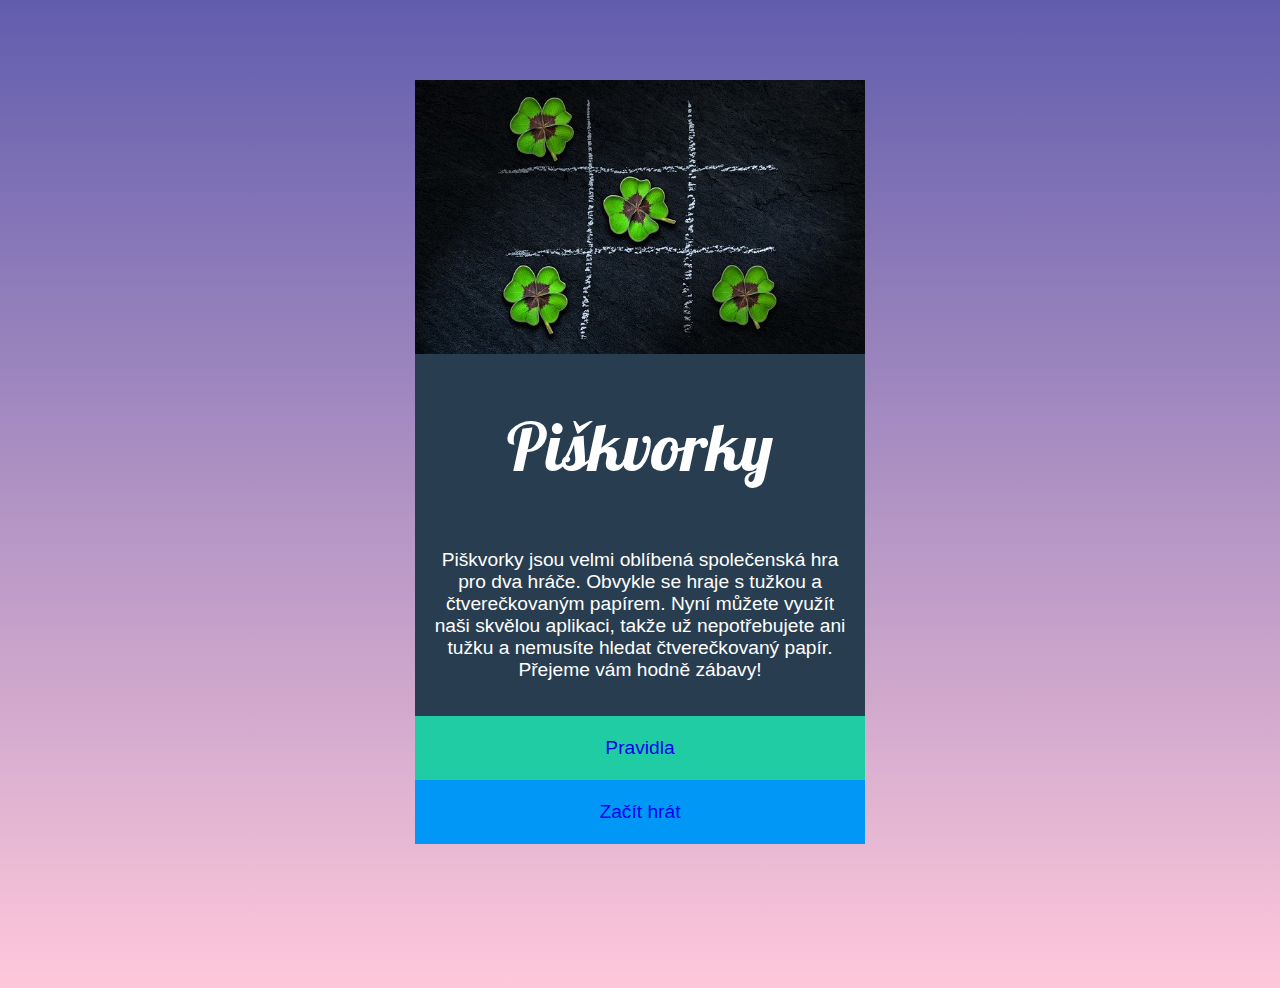
==== index.html @ 6156b584 "Jakž takž funkční" ====
<!DOCTYPE html>
<html lang="en">
  <head>
    <meta charset="UTF-8" />
    <meta http-equiv="X-UA-Compatible" content="IE=edge" />
    <meta name="viewport" content="width=device-width, initial-scale=1.0" />
    <link rel="stylesheet" href="styly.css" />
    <link rel="preconnect" href="https://fonts.gstatic.com" />
    <link
      href="https://fonts.googleapis.com/css2?family=Lobster&display=swap"
      rel="stylesheet"
    />
    <link rel="preconnect" href="https://fonts.gstatic.com" />
    <link
      href="https://fonts.googleapis.com/css2?family=Roboto&display=swap"
      rel="stylesheet"
    />
  </head>
  <body>
    <main>
      <img class="obrazek" src="uvodni.jpg" alt="obrazek-piskvorek" />

      <h1>Piškvorky</h1>
      <p>
        Piškvorky jsou velmi oblíbená společenská hra pro dva hráče. Obvykle se
        hraje s tužkou a čtverečkovaným papírem. Nyní můžete využít naši skvělou
        aplikaci, takže už nepotřebujete ani tužku a nemusíte hledat
        čtverečkovaný papír. Přejeme vám hodně zábavy!
      </p>
      <a class="tlacitko1" href="index.html">Pravidla</a>
      <a class="tlacitko2" href="index.html">Začít hrát</a>
    </main>
  </body>
</html>
---- styly.css ----
body {
  background-image: linear-gradient(#615dad, #ffc8da);
  background-size: cover;
  background-repeat: no-repeat;
  height: 100vh;
}

main {
  color: #ffffff;
  text-align: center;
  background-color: #283e50;
  width: 450px;
  margin: 80px auto;
  font-size: 1.2rem;
  font-family: 'Arial', sans-serif;
}

.obrazek {
  width: 100%;
}
h1 {
  font-family: 'Lobster', cursive;
  font-weight: 400;
  font-size: 3.5em;
}

p {
  padding: 1rem;
}

a {
  text-decoration: none;
  font-size: 1.2rem;
}

.tlacitko1,
.tlacitko2 {
  height: 4rem;
  width: 100%;
  display: flex;
  justify-content: center;
  align-items: center;
}

a {
  display: block;
  margin-left: auto;
  margin-right: auto;
  text-align: center;
}

.tlacitko1 {
  background-color: #1fcca4;
}

.tlacitko1:hover {
  background-color: #1cbb96;
}

.tlacitko2 {
  background-color: #0197f6;
}

.tlacitko2:hover {
  background-color: #0090e9;
}

/* Gradient v pozadí jde z fialové  #615dad do růžové  #ffc8da. */
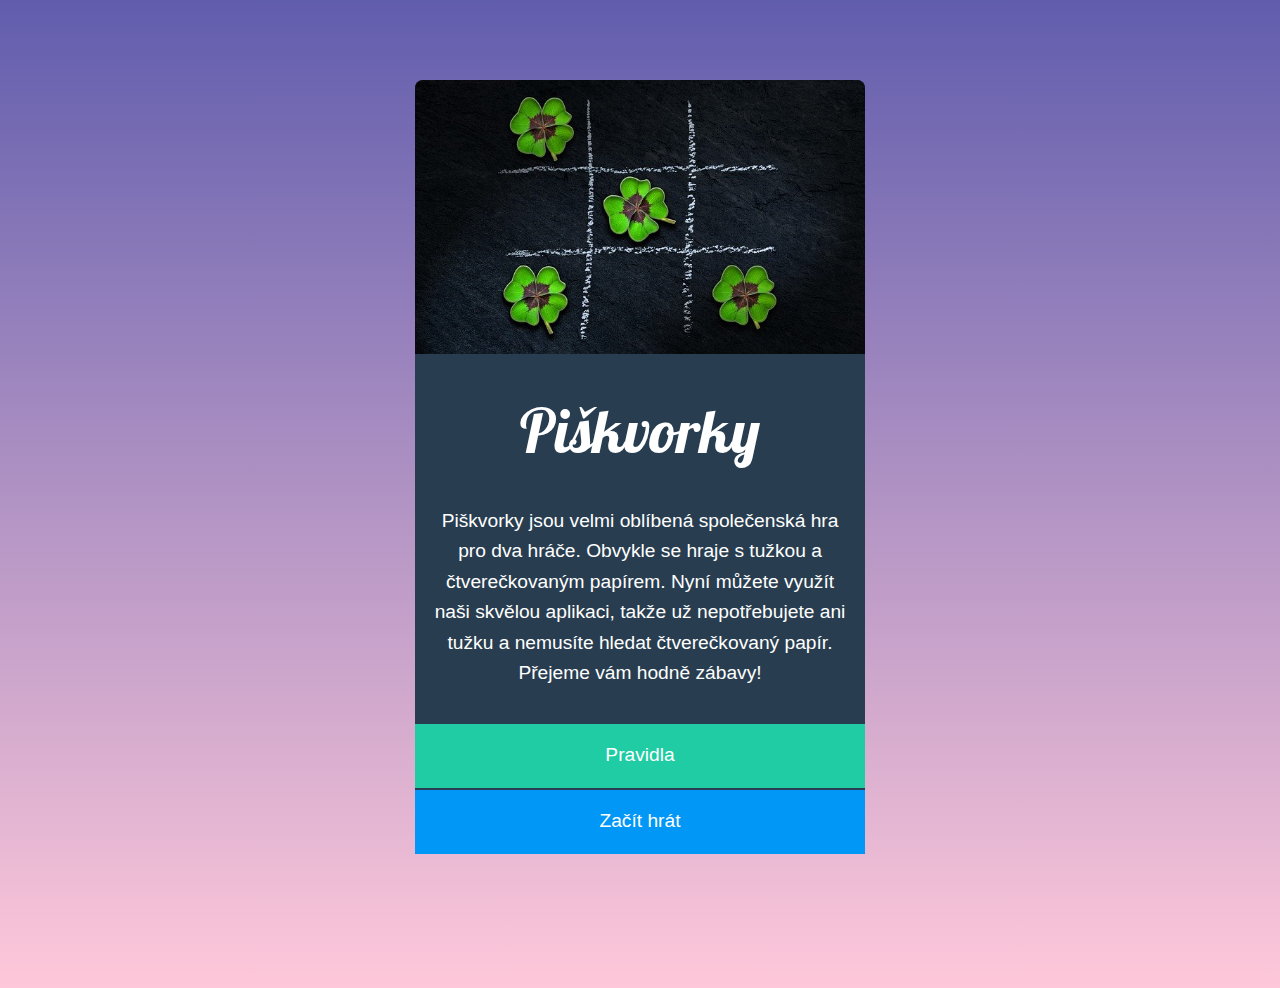
==== commit 231cb42f: "Zapracované připomínky z code review" ====
--- a/index.html
+++ b/index.html
@@ -4,6 +4,7 @@
     <meta charset="UTF-8" />
     <meta http-equiv="X-UA-Compatible" content="IE=edge" />
     <meta name="viewport" content="width=device-width, initial-scale=1.0" />
+    <title>Piškvorky</title>
     <link rel="stylesheet" href="styly.css" />
     <link rel="preconnect" href="https://fonts.gstatic.com" />
     <link
--- a/styly.css
+++ b/styly.css
@@ -12,16 +12,24 @@
   width: 450px;
   margin: 80px auto;
   font-size: 1.2rem;
+  line-height: 1.9rem;
   font-family: 'Arial', sans-serif;
 }
 
 .obrazek {
   width: 100%;
 }
+
+main,
+.obrazek {
+  border-radius: 0.5rem 0.5rem 0 0;
+}
+
 h1 {
   font-family: 'Lobster', cursive;
   font-weight: 400;
-  font-size: 3.5em;
+  font-size: 3.8rem;
+  margin: 3.2rem 0 2.8rem 0;
 }
 
 p {
@@ -31,26 +39,30 @@
 a {
   text-decoration: none;
   font-size: 1.2rem;
+  color: #ffffff;
 }
 
 .tlacitko1,
 .tlacitko2 {
   height: 4rem;
   width: 100%;
+
   display: flex;
   justify-content: center;
   align-items: center;
 }
 
-a {
+/* //tento kus kódu je zbytečný// */
+/* a {
   display: block;
   margin-left: auto;
   margin-right: auto;
   text-align: center;
-}
+} */
 
 .tlacitko1 {
   background-color: #1fcca4;
+  margin-bottom: 2px;
 }
 
 .tlacitko1:hover {
@@ -64,5 +76,3 @@
 .tlacitko2:hover {
   background-color: #0090e9;
 }
-
-/* Gradient v pozadí jde z fialové  #615dad do růžové  #ffc8da. */
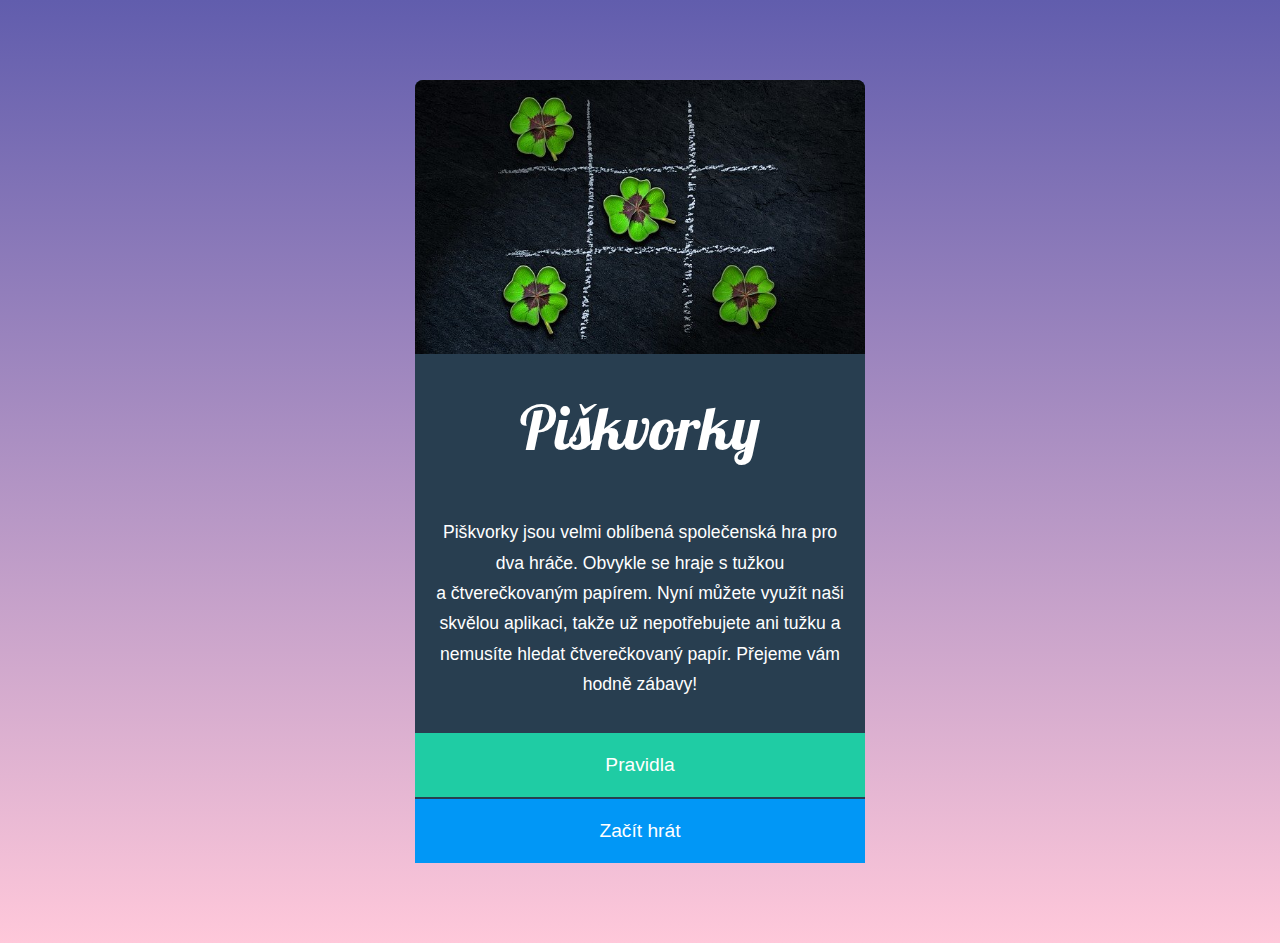
==== commit 13e004e5: "zakladni stylovani, chybi doladit detaily" ====
--- a/index.html
+++ b/index.html
@@ -19,17 +19,19 @@
   </head>
   <body>
     <main>
-      <img class="obrazek" src="uvodni.jpg" alt="obrazek-piskvorek" />
+      <img class="main-image" src="uvodni.jpg" alt="obrazek-piskvorek" />
 
       <h1>Piškvorky</h1>
       <p>
         Piškvorky jsou velmi oblíbená společenská hra pro dva hráče. Obvykle se
-        hraje s tužkou a čtverečkovaným papírem. Nyní můžete využít naši skvělou
-        aplikaci, takže už nepotřebujete ani tužku a nemusíte hledat
-        čtverečkovaný papír. Přejeme vám hodně zábavy!
+        hraje s&nbsp;tužkou a&nbsp;čtverečkovaným papírem. Nyní můžete využít
+        naši skvělou aplikaci, takže už nepotřebujete ani tužku a nemusíte
+        hledat čtverečkovaný papír. Přejeme vám hodně zábavy!
       </p>
-      <a class="tlacitko1" href="index.html">Pravidla</a>
-      <a class="tlacitko2" href="index.html">Začít hrát</a>
+      <div class="container__buttons">
+        <a class="button button-one" href="pravidla.html">Pravidla</a>
+        <a class="button button-two" href="index.html">Začít hrát</a>
+      </div>
     </main>
   </body>
 </html>
--- a/styly.css
+++ b/styly.css
@@ -1,8 +1,8 @@
-body {
+html {
   background-image: linear-gradient(#615dad, #ffc8da);
   background-size: cover;
   background-repeat: no-repeat;
-  height: 100vh;
+  min-height: 100%;
 }
 
 main {
@@ -11,17 +11,17 @@
   background-color: #283e50;
   width: 450px;
   margin: 80px auto;
-  font-size: 1.2rem;
+  font-size: 1.1rem;
   line-height: 1.9rem;
   font-family: 'Arial', sans-serif;
 }
 
-.obrazek {
+.main-image {
   width: 100%;
 }
 
 main,
-.obrazek {
+.main-image {
   border-radius: 0.5rem 0.5rem 0 0;
 }
 
@@ -29,50 +29,93 @@
   font-family: 'Lobster', cursive;
   font-weight: 400;
   font-size: 3.8rem;
-  margin: 3.2rem 0 2.8rem 0;
+  margin: 0;
+  padding: 3rem 0 2.6rem 0;
 }
 
 p {
   padding: 1rem;
 }
 
-a {
+/* BUTTON STYLES*/
+.container__buttons a {
   text-decoration: none;
   font-size: 1.2rem;
   color: #ffffff;
 }
 
-.tlacitko1,
-.tlacitko2 {
+.button {
   height: 4rem;
   width: 100%;
-
   display: flex;
   justify-content: center;
   align-items: center;
 }
 
-/* //tento kus kódu je zbytečný// */
-/* a {
-  display: block;
-  margin-left: auto;
-  margin-right: auto;
-  text-align: center;
-} */
-
-.tlacitko1 {
+.button-one {
   background-color: #1fcca4;
   margin-bottom: 2px;
 }
 
-.tlacitko1:hover {
+.button-one:hover {
   background-color: #1cbb96;
 }
 
-.tlacitko2 {
+.button-two {
   background-color: #0197f6;
 }
 
-.tlacitko2:hover {
+.button-two:hover {
   background-color: #0090e9;
 }
+
+/* RULES PAGE STYLING*/
+.heading-rules {
+  padding-top: 80px;
+}
+
+ol {
+  margin: 0 3rem;
+}
+
+li {
+  text-align: left;
+  padding-bottom: 0.7rem;
+}
+
+.in-text-icon {
+  width: 1em;
+  height: 1em;
+  filter: invert(100%);
+}
+
+figure {
+  padding: 0.7rem 0;
+}
+
+figcaption {
+  text-align: center;
+  font-style: italic;
+  line-height: 1.5rem;
+}
+
+.situation__img {
+  width: 100%;
+}
+
+@media (min-width: 640px) {
+  .rules-page__main {
+    width: 800px;
+  }
+
+  .container__situations {
+    display: flex;
+    flex-wrap: wrap;
+    justify-content: space-evenly;
+  }
+
+  figure {
+    width: 40%;
+    margin: 0;
+  }
+}
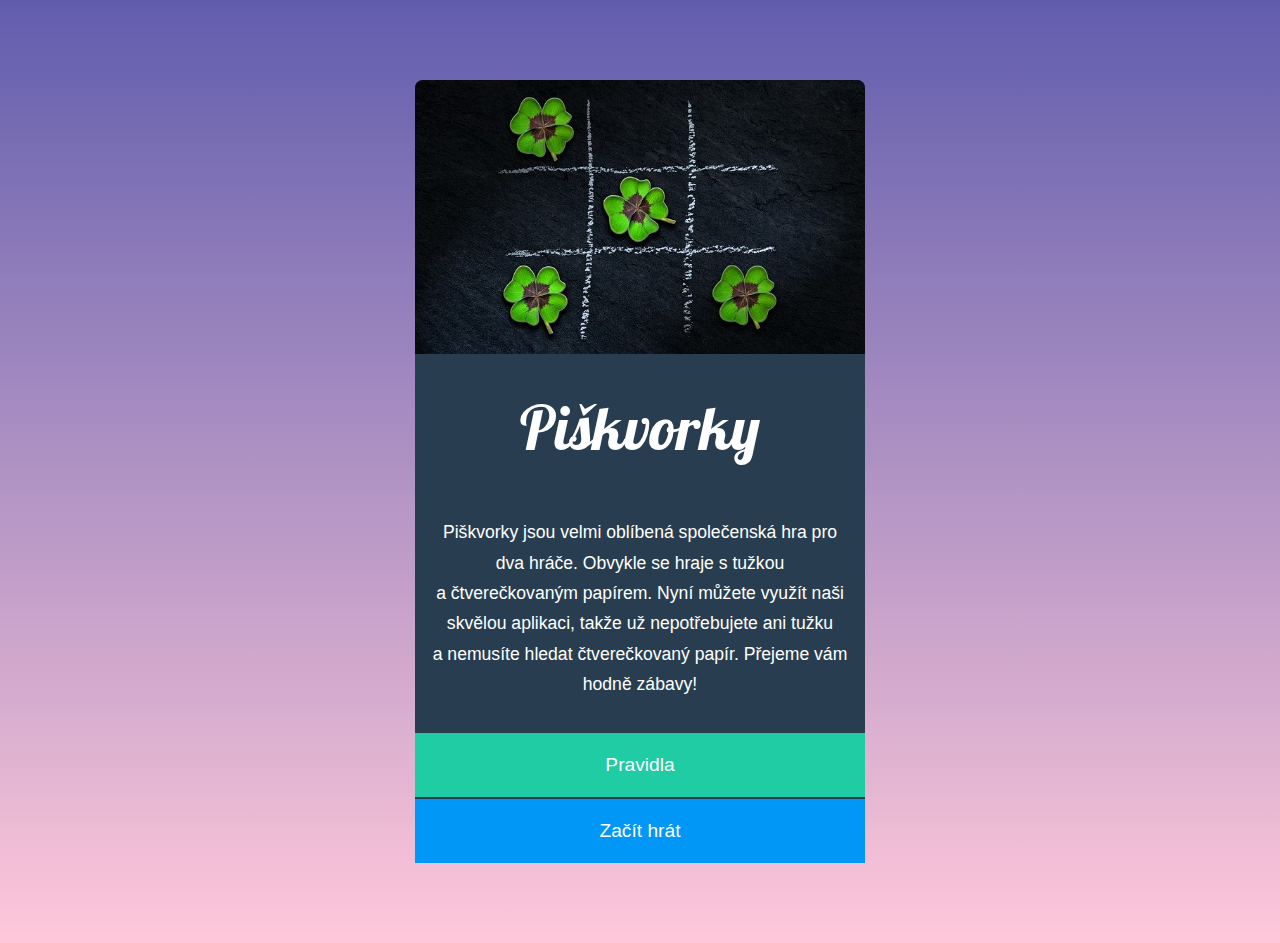
==== commit b6ce7655: "drobná typografie" ====
--- a/index.html
+++ b/index.html
@@ -17,7 +17,7 @@
       rel="stylesheet"
     />
   </head>
-  <body>
+  <body class="main-page__main">
     <main>
       <img class="main-image" src="uvodni.jpg" alt="obrazek-piskvorek" />
 
@@ -25,7 +25,7 @@
       <p>
         Piškvorky jsou velmi oblíbená společenská hra pro dva hráče. Obvykle se
         hraje s&nbsp;tužkou a&nbsp;čtverečkovaným papírem. Nyní můžete využít
-        naši skvělou aplikaci, takže už nepotřebujete ani tužku a nemusíte
+        naši skvělou aplikaci, takže už nepotřebujete ani tužku a&nbsp;nemusíte
         hledat čtverečkovaný papír. Přejeme vám hodně zábavy!
       </p>
       <div class="container__buttons">
--- a/styly.css
+++ b/styly.css
@@ -3,6 +3,11 @@
   background-size: cover;
   background-repeat: no-repeat;
   min-height: 100%;
+  min-width: 450px;
+}
+
+body {
+  margin: 0;
 }
 
 main {
@@ -37,7 +42,7 @@
   padding: 1rem;
 }
 
-/* BUTTON STYLES*/
+/* -------------------BUTTON STYLES-------------------*/
 .container__buttons a {
   text-decoration: none;
   font-size: 1.2rem;
@@ -69,7 +74,7 @@
   background-color: #0090e9;
 }
 
-/* RULES PAGE STYLING*/
+/* -------------------RULES PAGE STYLING------------------- */
 .heading-rules {
   padding-top: 80px;
 }
@@ -104,18 +109,28 @@
 }
 
 @media (min-width: 640px) {
+  html {
+    min-width: 640px;
+  }
+
   .rules-page__main {
-    width: 800px;
+    width: 640px;
   }
 
   .container__situations {
     display: flex;
     flex-wrap: wrap;
     justify-content: space-evenly;
+    margin-bottom: 2rem;
   }
 
   figure {
     width: 40%;
     margin: 0;
+    padding: 1rem 0;
+  }
+
+  figcaption {
+    font-size: 1rem;
   }
 }
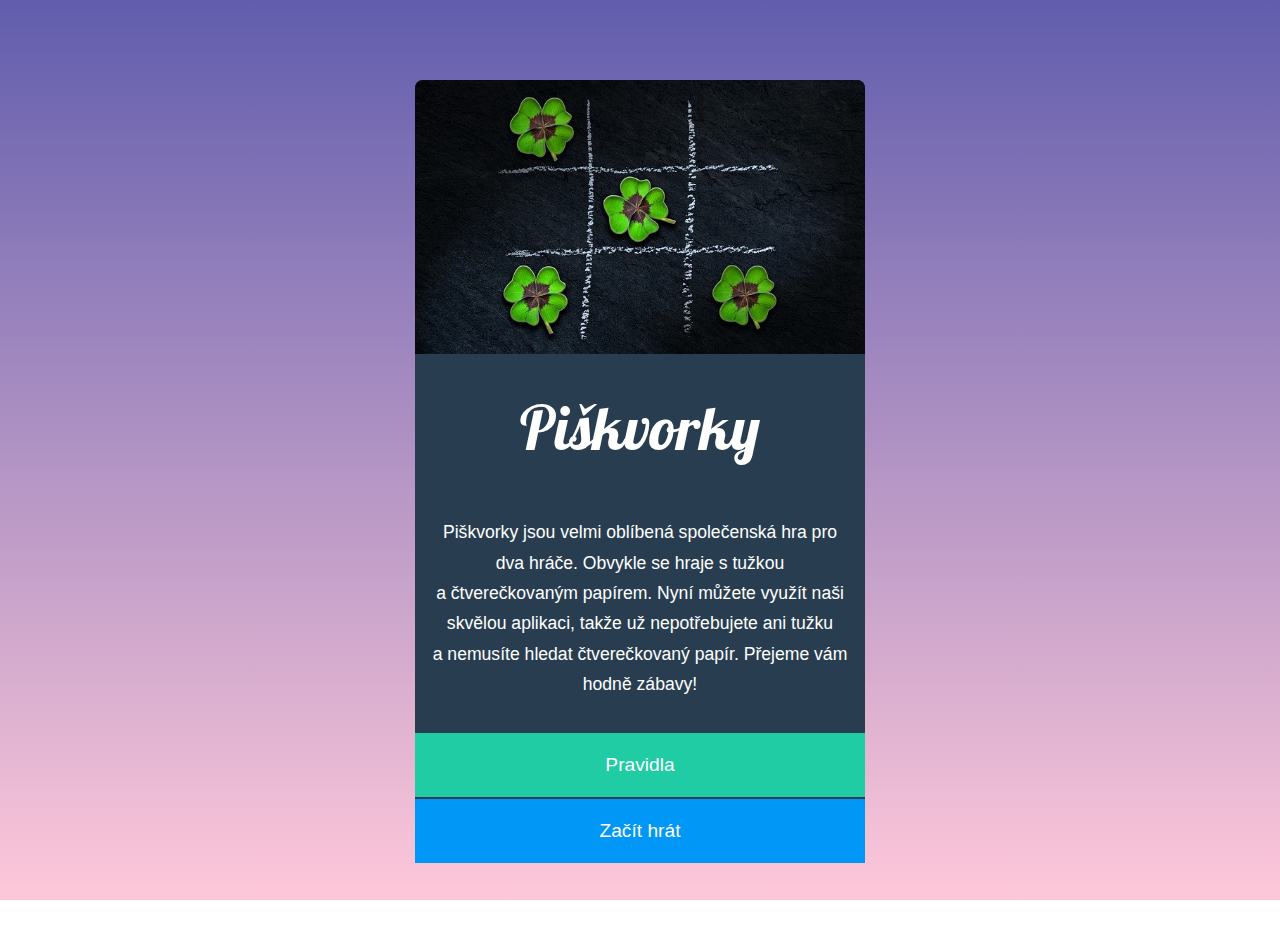
==== commit f5bddd81: "changed background + basic hra.html" ====
--- a/index.html
+++ b/index.html
@@ -19,7 +19,7 @@
   </head>
   <body class="main-page__main">
     <main>
-      <img class="main-image" src="uvodni.jpg" alt="obrazek-piskvorek" />
+      <img class="main-image" src="images/uvodni.jpg" alt="obrazek-piskvorek" />
 
       <h1>Piškvorky</h1>
       <p>
--- a/styly.css
+++ b/styly.css
@@ -1,12 +1,6 @@
-html {
+body {
   background-image: linear-gradient(#615dad, #ffc8da);
-  background-size: cover;
-  background-repeat: no-repeat;
-  min-height: 100%;
-  min-width: 450px;
-}
-
-body {
+  background-attachment: fixed;
   margin: 0;
 }
 
